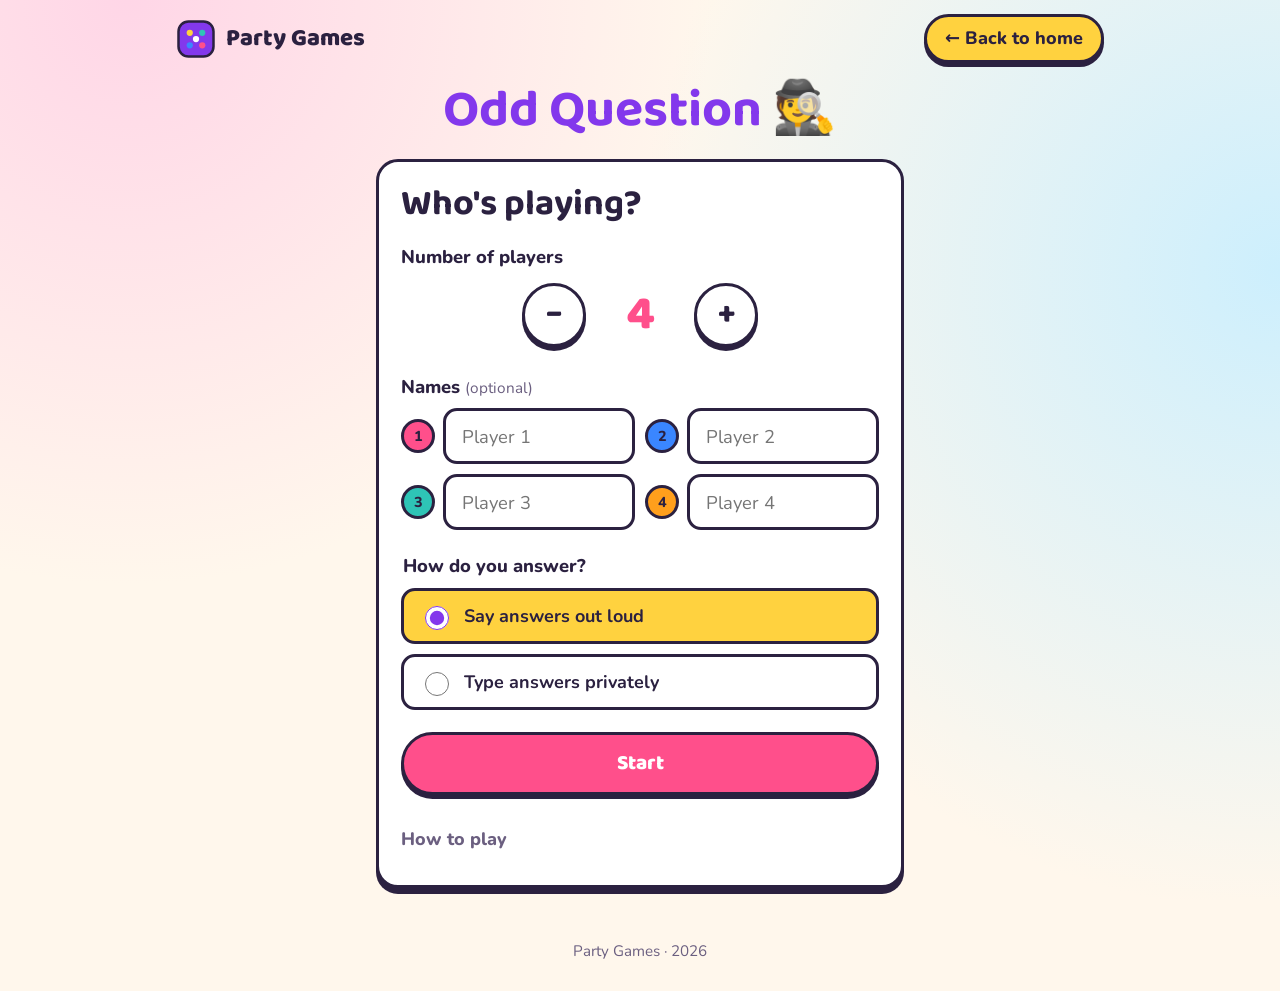
==== games/odd-question/index.html @ 806added "Add party games site with Odd Question game Static site for GitHub Pages: home page with game cards " ====
<!doctype html>
<html lang="en">
<head>
  <meta charset="utf-8">
  <meta name="viewport" content="width=device-width, initial-scale=1">
  <title>Odd Question · Party Games</title>
  <meta name="description" content="Everyone gets the same question except one. Find the odd one out.">
  <link rel="icon" href="../../assets/images/logo.svg" type="image/svg+xml">
  <link rel="preconnect" href="https://fonts.googleapis.com">
  <link rel="preconnect" href="https://fonts.gstatic.com" crossorigin>
  <link rel="stylesheet" href="https://fonts.googleapis.com/css2?family=Baloo+2:wght@600;800&family=Nunito:wght@400;700;800&display=swap">
  <link rel="stylesheet" href="../../assets/css/main.css">
  <link rel="stylesheet" href="odd-question.css">
</head>
<body>
  <header class="site-header">
    <div class="container">
      <a class="brand" href="../../index.html" aria-label="Party Games home">
        <img src="../../assets/images/logo.svg" alt="" width="40" height="40">
        <span class="brand-text-optional">Party Games</span>
      </a>
      <a class="back-link" href="../../index.html">&larr; Back to home</a>
    </div>
  </header>

  <main>
    <div class="container narrow">
      <h1 class="game-title">Odd Question <span aria-hidden="true">🕵️</span></h1>

      <!-- 1. Setup -->
      <section class="screen card" id="screen-setup" aria-labelledby="setup-heading">
        <h2 id="setup-heading">Who's playing?</h2>

        <div class="field">
          <span class="label" id="count-label">Number of players</span>
          <div class="stepper" role="group" aria-labelledby="count-label">
            <button type="button" class="btn btn-ghost stepper-btn" id="count-minus" aria-label="Fewer players">&minus;</button>
            <output id="count-value" aria-live="polite">4</output>
            <button type="button" class="btn btn-ghost stepper-btn" id="count-plus" aria-label="More players">+</button>
          </div>
        </div>

        <div class="field">
          <span class="label">Names <small>(optional)</small></span>
          <ol class="name-list" id="name-list"></ol>
        </div>

        <fieldset class="field mode-choice">
          <legend class="label">How do you answer?</legend>
          <label class="radio">
            <input type="radio" name="answer-mode" value="aloud" checked>
            <span>Say answers out loud</span>
          </label>
          <label class="radio">
            <input type="radio" name="answer-mode" value="typed">
            <span>Type answers privately</span>
          </label>
        </fieldset>

        <button type="button" class="btn btn-pink btn-block" id="start-btn">Start</button>

        <details class="how-to">
          <summary>How to play</summary>
          <ol>
            <li>Pass the phone around. Everyone secretly reads a question.</li>
            <li>One player got a slightly different question. They don't know it!</li>
            <li>Share your answers, then see the real question.</li>
            <li>Vote for whoever's answer didn't fit.</li>
          </ol>
        </details>
      </section>

      <!-- 2. Pass the phone -->
      <section class="screen card center" id="screen-pass" hidden>
        <p class="step" id="pass-step"></p>
        <div class="big-emoji" aria-hidden="true">📱</div>
        <h2>Pass the phone to <span class="name-tag" id="pass-name"></span></h2>
        <p class="hint">Make sure nobody else can see the screen.</p>
        <button type="button" class="btn btn-blue btn-block" id="reveal-btn"></button>
      </section>

      <!-- 3. Private question -->
      <section class="screen card center secret" id="screen-question" hidden>
        <p class="step"><span id="question-name"></span>, your question is:</p>
        <p class="question-text" id="question-text"></p>
        <div class="answer-field" id="answer-field" hidden>
          <label for="answer-input">Your answer</label>
          <input type="text" id="answer-input" maxlength="80" autocomplete="off">
        </div>
        <p class="hint">Remember it, then hide it before passing the phone on.</p>
        <button type="button" class="btn btn-block" id="hide-btn">Hide my question</button>
      </section>

      <!-- 4. Answers -->
      <section class="screen card center" id="screen-answers" hidden>
        <div class="big-emoji" aria-hidden="true">🗣️</div>
        <h2 id="answers-heading">Everyone's seen their question!</h2>
        <div id="answers-aloud">
          <p>Go round the group and say your answer out loud, in this order:</p>
          <ol class="order-list" id="order-list"></ol>
          <p class="hint">Keep it short — no explaining yet!</p>
        </div>
        <div id="answers-typed" hidden>
          <p>Here's what everyone answered:</p>
          <ul class="answer-list" id="answer-list"></ul>
        </div>
        <button type="button" class="btn btn-green btn-block" id="show-main-btn">Reveal the question</button>
      </section>

      <!-- 5. Main question -->
      <section class="screen card center" id="screen-main" hidden>
        <p class="step">The question most of you got was:</p>
        <p class="question-text" id="main-question"></p>
        <p>One of you had a <strong>different</strong> question. Discuss: whose answer doesn't fit?</p>
        <ul class="answer-list" id="main-answer-list" hidden></ul>
        <button type="button" class="btn btn-pink btn-block" id="start-vote-btn">Start voting</button>
      </section>

      <!-- 6a. Pass for vote -->
      <section class="screen card center" id="screen-vote-pass" hidden>
        <p class="step" id="vote-step"></p>
        <div class="big-emoji" aria-hidden="true">🗳️</div>
        <h2>Pass the phone to <span class="name-tag" id="vote-pass-name"></span></h2>
        <p class="hint">Vote in secret!</p>
        <button type="button" class="btn btn-blue btn-block" id="vote-ready-btn"></button>
      </section>

      <!-- 6b. Vote -->
      <section class="screen card center" id="screen-vote" hidden>
        <h2><span id="voter-name"></span>, who had the odd question?</h2>
        <div class="vote-grid" id="vote-grid"></div>
      </section>

      <!-- 7. Reveal -->
      <section class="screen card center" id="screen-reveal" hidden>
        <div class="big-emoji" id="reveal-emoji" aria-hidden="true"></div>
        <h2 id="reveal-heading"></h2>
        <p class="reveal-who">The odd one out was <span class="name-tag" id="reveal-odd-name"></span></p>
        <div class="q-compare">
          <div class="q-box q-odd">
            <span class="q-label">Their question</span>
            <p id="reveal-odd-question"></p>
          </div>
          <div class="q-box">
            <span class="q-label">Everyone else</span>
            <p id="reveal-main-question"></p>
          </div>
        </div>
        <h3>Votes</h3>
        <ul class="tally" id="tally"></ul>
        <div class="actions">
          <button type="button" class="btn btn-pink btn-block" id="again-btn">Play again</button>
          <button type="button" class="btn btn-ghost btn-block" id="change-btn">Change players</button>
        </div>
      </section>
    </div>
  </main>

  <footer class="site-footer">
    <div class="container">Party Games &middot; <span data-year></span></div>
  </footer>

  <script src="../../assets/js/main.js"></script>
  <script src="questions.js"></script>
  <script src="odd-question.js"></script>
</body>
</html>
---- assets/css/main.css ----
/* ==========================================================================
   Shared styles: tokens, layout, typography, components
   ========================================================================== */

:root {
  --bg: #fff7ec;
  --bg-blob-1: #ffd6e7;
  --bg-blob-2: #cdeffd;
  --surface: #ffffff;
  --ink: #2b2140;
  --ink-soft: #6b5f80;
  --line: #2b2140;

  --pink: #ff4f8b;
  --orange: #ff9f1c;
  --yellow: #ffd23f;
  --green: #2ec4b6;
  --blue: #3a86ff;
  --purple: #8338ec;

  --primary: var(--purple);
  --primary-ink: #ffffff;
  --accent: var(--pink);

  --radius: 22px;
  --radius-sm: 14px;
  --shadow: 0 6px 0 var(--line);
  --shadow-sm: 0 4px 0 var(--line);
  --gutter: 16px;
  --maxw: 960px;

  --font-display: "Baloo 2", "Trebuchet MS", "Segoe UI", system-ui, sans-serif;
  --font-body: "Nunito", "Segoe UI", system-ui, -apple-system, sans-serif;
}

@media (prefers-color-scheme: dark) {
  :root {
    --bg: #1b1530;
    --bg-blob-1: #3a1f4d;
    --bg-blob-2: #15335a;
    --surface: #2a2147;
    --ink: #fdf6ff;
    --ink-soft: #c5b8de;
    --line: #0d0a18;
  }
}

*,
*::before,
*::after {
  box-sizing: border-box;
}

html {
  -webkit-text-size-adjust: 100%;
}

body {
  margin: 0;
  min-height: 100vh;
  min-height: 100dvh;
  display: flex;
  flex-direction: column;
  font-family: var(--font-body);
  font-size: 1.125rem;
  line-height: 1.5;
  color: var(--ink);
  background-color: var(--bg);
  background-image:
    radial-gradient(circle at 10% 0%, var(--bg-blob-1) 0, transparent 40%),
    radial-gradient(circle at 100% 30%, var(--bg-blob-2) 0, transparent 45%);
  background-attachment: fixed;
}

h1,
h2,
h3 {
  font-family: var(--font-display);
  line-height: 1.15;
  margin: 0 0 0.5em;
}

h1 { font-size: clamp(2rem, 7vw, 3.25rem); }
h2 { font-size: clamp(1.6rem, 5.5vw, 2.25rem); }
h3 { font-size: 1.35rem; }

p { margin: 0 0 1em; }

a { color: var(--blue); }

img { max-width: 100%; height: auto; }

.container {
  width: 100%;
  max-width: var(--maxw);
  margin: 0 auto;
  padding: 0 var(--gutter);
}

.visually-hidden {
  position: absolute !important;
  width: 1px;
  height: 1px;
  overflow: hidden;
  clip: rect(0 0 0 0);
  white-space: nowrap;
}

/* --- Header / footer ---------------------------------------------------- */

.site-header {
  padding: 14px 0;
}

.site-header .container {
  display: flex;
  align-items: center;
  justify-content: space-between;
  gap: 12px;
  flex-wrap: wrap;
}

.brand {
  display: inline-flex;
  align-items: center;
  gap: 10px;
  font-family: var(--font-display);
  font-weight: 800;
  font-size: 1.5rem;
  color: var(--ink);
  text-decoration: none;
}

.brand img {
  width: 40px;
  height: 40px;
}

/* On narrow screens, game pages show only the logo so the header fits on one line. */
@media (max-width: 419px) {
  .brand-text-optional { display: none; }
}

.back-link {
  display: inline-flex;
  align-items: center;
  gap: 6px;
  min-height: 48px;
  padding: 8px 18px;
  border: 3px solid var(--line);
  border-radius: 999px;
  background: var(--yellow);
  color: #2b2140;
  font-weight: 800;
  text-decoration: none;
  box-shadow: var(--shadow-sm);
}

.back-link:active { transform: translateY(3px); box-shadow: 0 1px 0 var(--line); }

main {
  flex: 1;
  padding-bottom: 32px;
}

.site-footer {
  padding: 20px 0 28px;
  color: var(--ink-soft);
  font-size: 0.95rem;
  text-align: center;
}

/* --- Components --------------------------------------------------------- */

.card {
  background: var(--surface);
  border: 3px solid var(--line);
  border-radius: var(--radius);
  box-shadow: var(--shadow);
  padding: 22px;
}

.btn {
  display: inline-flex;
  align-items: center;
  justify-content: center;
  gap: 8px;
  min-height: 60px;
  padding: 12px 26px;
  border: 3px solid var(--line);
  border-radius: 999px;
  background: var(--primary);
  color: var(--primary-ink);
  font-family: var(--font-display);
  font-size: 1.3rem;
  font-weight: 800;
  text-decoration: none;
  cursor: pointer;
  box-shadow: var(--shadow-sm);
  transition: transform 0.08s ease, box-shadow 0.08s ease, filter 0.15s ease;
  -webkit-tap-highlight-color: transparent;
}

.btn:hover { filter: brightness(1.08); }
.btn:active { transform: translateY(3px); box-shadow: 0 1px 0 var(--line); }
.btn:disabled { opacity: 0.45; cursor: not-allowed; transform: none; box-shadow: var(--shadow-sm); }

.btn-block { width: 100%; }
.btn-pink { background: var(--pink); }
.btn-green { background: var(--green); color: #10302d; }
.btn-blue { background: var(--blue); }
.btn-yellow { background: var(--yellow); color: #2b2140; }
.btn-ghost { background: var(--surface); color: var(--ink); }

:focus-visible {
  outline: 4px solid var(--blue);
  outline-offset: 3px;
}

input[type="text"],
input[type="number"],
select,
textarea {
  width: 100%;
  min-height: 56px;
  padding: 10px 16px;
  border: 3px solid var(--line);
  border-radius: var(--radius-sm);
  background: var(--surface);
  color: var(--ink);
  font: inherit;
  font-size: 1.15rem;
}

label { font-weight: 700; }

@media (prefers-reduced-motion: reduce) {
  *, *::before, *::after { animation: none !important; transition: none !important; }
}
---- games/odd-question/odd-question.css ----
/* Odd Question: game-specific styles */

.narrow { max-width: 560px; }

.game-title {
  text-align: center;
  color: var(--purple);
  margin: 4px 0 18px;
}

@media (prefers-color-scheme: dark) {
  .game-title { color: var(--yellow); }
}

.screen { animation: pop-in 0.25s ease-out; }
.screen[hidden] { display: none; }
.center { text-align: center; }

@keyframes pop-in {
  from { opacity: 0; transform: translateY(10px) scale(0.98); }
  to { opacity: 1; transform: none; }
}

.field {
  margin: 0 0 22px;
  padding: 0;
  border: 0;
}

.label {
  display: block;
  margin-bottom: 8px;
  font-weight: 800;
  font-size: 1.15rem;
}

.label small { font-weight: 400; color: var(--ink-soft); }

/* Player count stepper */
.stepper {
  display: flex;
  align-items: center;
  justify-content: center;
  gap: 18px;
}

.stepper-btn {
  width: 64px;
  min-height: 64px;
  padding: 0;
  font-size: 2rem;
}

#count-value {
  min-width: 2.5ch;
  font-family: var(--font-display);
  font-size: 3rem;
  font-weight: 800;
  text-align: center;
  color: var(--pink);
}

/* Name inputs */
.name-list {
  display: grid;
  gap: 10px;
  margin: 0;
  padding: 0;
  list-style: none;
}

@media (min-width: 520px) {
  .name-list { grid-template-columns: 1fr 1fr; }
}

.name-list li {
  display: flex;
  align-items: center;
  gap: 8px;
}

.name-list .dot {
  flex: none;
  width: 34px;
  height: 34px;
  border: 3px solid var(--line);
  border-radius: 50%;
  display: grid;
  place-items: center;
  font-weight: 800;
  font-size: 0.9rem;
  color: #2b2140;
}

/* Answer mode */
.mode-choice { display: grid; gap: 10px; }

.radio {
  display: flex;
  align-items: center;
  gap: 12px;
  min-height: 56px;
  padding: 8px 16px;
  border: 3px solid var(--line);
  border-radius: var(--radius-sm);
  background: var(--surface);
  cursor: pointer;
}

.radio input { width: 24px; height: 24px; accent-color: var(--purple); }
.radio:has(input:checked) { background: var(--yellow); color: #2b2140; }

.how-to {
  margin-top: 20px;
  color: var(--ink-soft);
}

.how-to summary {
  min-height: 48px;
  display: flex;
  align-items: center;
  font-weight: 800;
  cursor: pointer;
}

/* Pass / question screens */
.step {
  font-weight: 800;
  color: var(--ink-soft);
  text-transform: uppercase;
  letter-spacing: 0.04em;
  font-size: 0.95rem;
}

.big-emoji {
  font-size: 4.5rem;
  line-height: 1.1;
  margin-bottom: 8px;
}

.name-tag {
  display: inline-block;
  padding: 0 12px;
  border-radius: 12px;
  background: var(--yellow);
  color: #2b2140;
  word-break: break-word;
}

.hint { color: var(--ink-soft); }

.secret { border-color: var(--purple); background: var(--purple); color: #fff; }
.secret .step, .secret .hint { color: #e8dbff; }
.secret .btn { background: var(--yellow); color: #2b2140; }

.question-text {
  font-family: var(--font-display);
  font-size: clamp(1.6rem, 6.5vw, 2.2rem);
  font-weight: 800;
  line-height: 1.2;
  margin: 10px 0 22px;
}

.answer-field {
  text-align: left;
  margin-bottom: 14px;
}

.answer-field label { display: block; margin-bottom: 6px; }

/* Answer lists */
.order-list,
.answer-list,
.tally {
  margin: 0 0 22px;
  padding: 0;
  list-style: none;
  display: grid;
  gap: 8px;
  text-align: left;
}

.order-list { counter-reset: order; }

.order-list li,
.answer-list li,
.tally li {
  display: flex;
  justify-content: space-between;
  align-items: center;
  gap: 12px;
  padding: 10px 16px;
  border: 3px solid var(--line);
  border-radius: var(--radius-sm);
  background: var(--bg);
  font-weight: 700;
}

.order-list li { counter-increment: order; justify-content: flex-start; }
.order-list li::before {
  content: counter(order);
  display: grid;
  place-items: center;
  width: 30px;
  height: 30px;
  border-radius: 50%;
  background: var(--purple);
  color: #fff;
  font-size: 0.95rem;
}

.answer-list .who { color: var(--ink-soft); }
.answer-list .what { font-size: 1.2rem; text-align: right; word-break: break-word; }

/* Voting */
.vote-grid {
  display: grid;
  grid-template-columns: 1fr 1fr;
  gap: 12px;
}

.vote-grid .btn {
  min-height: 72px;
  padding: 10px;
  font-size: 1.15rem;
  word-break: break-word;
  border-radius: var(--radius);
}

.vote-grid .btn:nth-child(5n + 1) { background: var(--pink); }
.vote-grid .btn:nth-child(5n + 2) { background: var(--blue); }
.vote-grid .btn:nth-child(5n + 3) { background: var(--green); color: #10302d; }
.vote-grid .btn:nth-child(5n + 4) { background: var(--orange); color: #2b2140; }
.vote-grid .btn:nth-child(5n + 5) { background: var(--purple); }

/* Reveal */
.reveal-who { font-size: 1.3rem; font-weight: 700; }

.q-compare {
  display: grid;
  gap: 12px;
  margin: 0 0 22px;
  text-align: left;
}

@media (min-width: 520px) {
  .q-compare { grid-template-columns: 1fr 1fr; }
}

.q-box {
  padding: 14px 16px;
  border: 3px solid var(--line);
  border-radius: var(--radius-sm);
  background: var(--bg);
}

.q-box p { margin: 4px 0 0; font-weight: 700; }
.q-odd { background: var(--pink); color: #fff; }

.q-label {
  font-size: 0.85rem;
  font-weight: 800;
  text-transform: uppercase;
  letter-spacing: 0.05em;
  opacity: 0.8;
}

.tally li.is-odd { background: var(--yellow); color: #2b2140; }
.tally .count { font-family: var(--font-display); font-size: 1.4rem; }

.actions { display: grid; gap: 12px; }
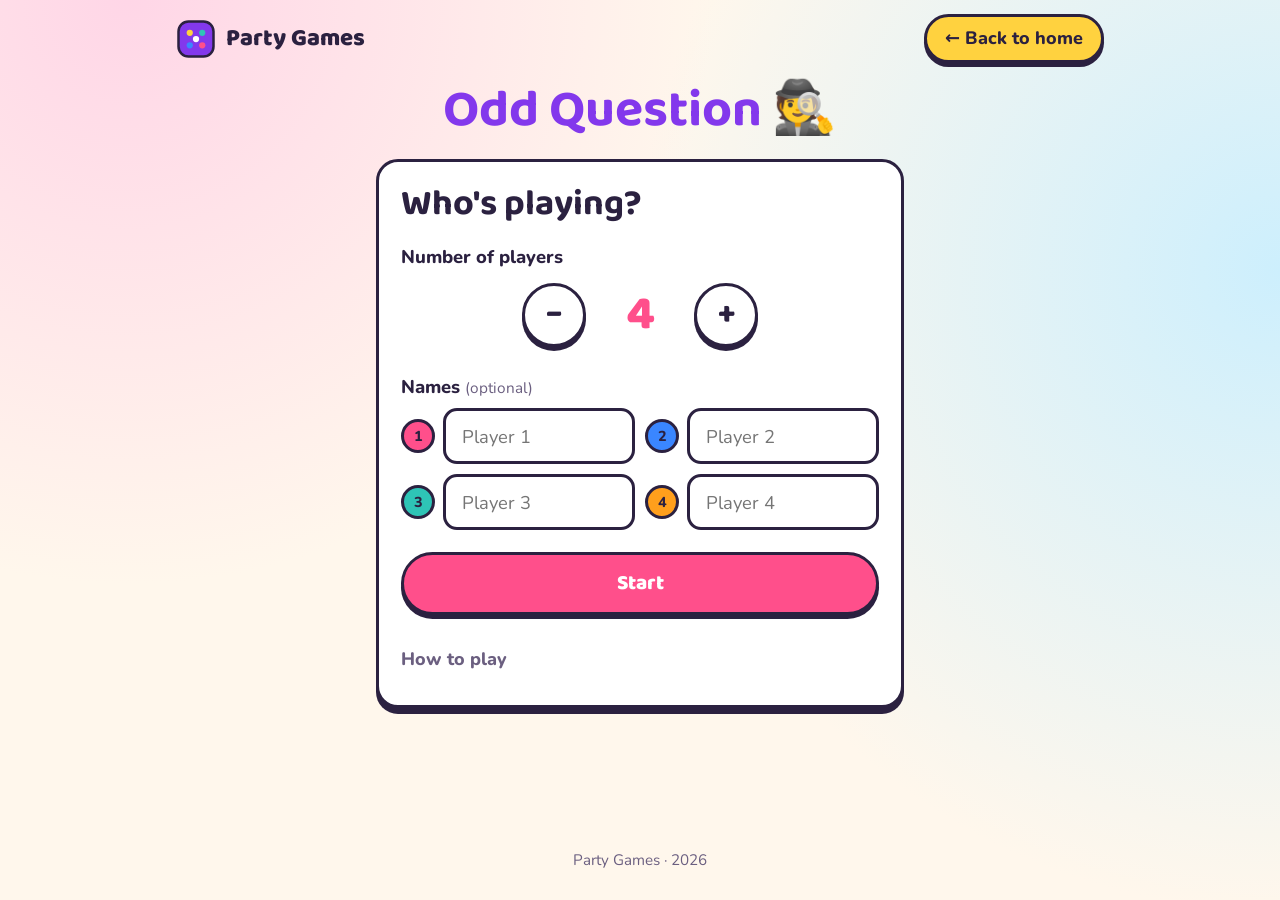
==== commit 552b49c0: "Simplify Odd Question flow - Answers are always typed privately (remove say-out-loud mode) - Players" ====
--- a/games/odd-question/index.html
+++ b/games/odd-question/index.html
@@ -45,97 +45,64 @@
           <ol class="name-list" id="name-list"></ol>
         </div>
 
-        <fieldset class="field mode-choice">
-          <legend class="label">How do you answer?</legend>
-          <label class="radio">
-            <input type="radio" name="answer-mode" value="aloud" checked>
-            <span>Say answers out loud</span>
-          </label>
-          <label class="radio">
-            <input type="radio" name="answer-mode" value="typed">
-            <span>Type answers privately</span>
-          </label>
-        </fieldset>
-
         <button type="button" class="btn btn-pink btn-block" id="start-btn">Start</button>
 
         <details class="how-to">
           <summary>How to play</summary>
           <ol>
-            <li>Pass the phone around. Everyone secretly reads a question.</li>
+            <li>Pass the phone around in any order. Tap your name to secretly read your question.</li>
             <li>One player got a slightly different question. They don't know it!</li>
-            <li>Share your answers, then see the real question.</li>
-            <li>Vote for whoever's answer didn't fit.</li>
+            <li>Type your answer in secret. Then everyone's answers are shown together, along with the real question.</li>
+            <li>Vote out loud on whose answer didn't fit, then reveal the odd one out.</li>
           </ol>
         </details>
       </section>
 
-      <!-- 2. Pass the phone -->
+      <!-- 2a. Pick a player -->
+      <section class="screen card center" id="screen-pick" hidden>
+        <p class="step" id="pick-step"></p>
+        <h2>Who's next?</h2>
+        <p class="hint">Grab the phone and tap your name to see your question in private.</p>
+        <div class="player-grid" id="pick-grid"></div>
+      </section>
+
+      <!-- 2b. Confirm it's the right player -->
       <section class="screen card center" id="screen-pass" hidden>
-        <p class="step" id="pass-step"></p>
         <div class="big-emoji" aria-hidden="true">📱</div>
-        <h2>Pass the phone to <span class="name-tag" id="pass-name"></span></h2>
+        <h2>Are you <span class="name-tag" id="pass-name"></span>?</h2>
         <p class="hint">Make sure nobody else can see the screen.</p>
-        <button type="button" class="btn btn-blue btn-block" id="reveal-btn"></button>
+        <div class="actions">
+          <button type="button" class="btn btn-blue btn-block" id="reveal-btn">Show my question</button>
+          <button type="button" class="btn btn-ghost btn-block" id="pick-back-btn">Not me, go back</button>
+        </div>
       </section>
 
       <!-- 3. Private question -->
       <section class="screen card center secret" id="screen-question" hidden>
         <p class="step"><span id="question-name"></span>, your question is:</p>
         <p class="question-text" id="question-text"></p>
-        <div class="answer-field" id="answer-field" hidden>
+        <div class="answer-field">
           <label for="answer-input">Your answer</label>
           <input type="text" id="answer-input" maxlength="80" autocomplete="off">
         </div>
-        <p class="hint">Remember it, then hide it before passing the phone on.</p>
-        <button type="button" class="btn btn-block" id="hide-btn">Hide my question</button>
+        <p class="hint">Type your answer, then hide it before passing the phone on.</p>
+        <button type="button" class="btn btn-block" id="hide-btn">Save answer &amp; hide</button>
       </section>
 
-      <!-- 4. Answers -->
-      <section class="screen card center" id="screen-answers" hidden>
-        <div class="big-emoji" aria-hidden="true">🗣️</div>
-        <h2 id="answers-heading">Everyone's seen their question!</h2>
-        <div id="answers-aloud">
-          <p>Go round the group and say your answer out loud, in this order:</p>
-          <ol class="order-list" id="order-list"></ol>
-          <p class="hint">Keep it short — no explaining yet!</p>
-        </div>
-        <div id="answers-typed" hidden>
-          <p>Here's what everyone answered:</p>
-          <ul class="answer-list" id="answer-list"></ul>
-        </div>
-        <button type="button" class="btn btn-green btn-block" id="show-main-btn">Reveal the question</button>
+      <!-- 4. Question + everyone's answers -->
+      <section class="screen card center" id="screen-main" hidden>
+        <p class="step">Everyone has answered! The question was:</p>
+        <p class="question-text" id="main-question"></p>
+        <p>But one of you had a <strong>different</strong> question. Whose answer doesn't fit? Discuss and vote out loud!</p>
+        <ul class="answer-list" id="main-answer-list"></ul>
+        <button type="button" class="btn btn-pink btn-block" id="show-odd-btn">Reveal the odd one out</button>
       </section>
 
-      <!-- 5. Main question -->
-      <section class="screen card center" id="screen-main" hidden>
-        <p class="step">The question most of you got was:</p>
-        <p class="question-text" id="main-question"></p>
-        <p>One of you had a <strong>different</strong> question. Discuss: whose answer doesn't fit?</p>
-        <ul class="answer-list" id="main-answer-list" hidden></ul>
-        <button type="button" class="btn btn-pink btn-block" id="start-vote-btn">Start voting</button>
-      </section>
-
-      <!-- 6a. Pass for vote -->
-      <section class="screen card center" id="screen-vote-pass" hidden>
-        <p class="step" id="vote-step"></p>
-        <div class="big-emoji" aria-hidden="true">🗳️</div>
-        <h2>Pass the phone to <span class="name-tag" id="vote-pass-name"></span></h2>
-        <p class="hint">Vote in secret!</p>
-        <button type="button" class="btn btn-blue btn-block" id="vote-ready-btn"></button>
-      </section>
-
-      <!-- 6b. Vote -->
-      <section class="screen card center" id="screen-vote" hidden>
-        <h2><span id="voter-name"></span>, who had the odd question?</h2>
-        <div class="vote-grid" id="vote-grid"></div>
-      </section>
-
-      <!-- 7. Reveal -->
+      <!-- 5. Reveal -->
       <section class="screen card center" id="screen-reveal" hidden>
-        <div class="big-emoji" id="reveal-emoji" aria-hidden="true"></div>
-        <h2 id="reveal-heading"></h2>
-        <p class="reveal-who">The odd one out was <span class="name-tag" id="reveal-odd-name"></span></p>
+        <div class="big-emoji" aria-hidden="true">🕵️</div>
+        <h2>The odd one out was <span class="name-tag" id="reveal-odd-name"></span></h2>
+        <p class="reveal-answer">They answered: <strong id="reveal-odd-answer"></strong></p>
         <div class="q-compare">
           <div class="q-box q-odd">
             <span class="q-label">Their question</span>
@@ -146,8 +113,7 @@
             <p id="reveal-main-question"></p>
           </div>
         </div>
-        <h3>Votes</h3>
-        <ul class="tally" id="tally"></ul>
+        <p class="hint">Did you guess right?</p>
         <div class="actions">
           <button type="button" class="btn btn-pink btn-block" id="again-btn">Play again</button>
           <button type="button" class="btn btn-ghost btn-block" id="change-btn">Change players</button>
--- a/games/odd-question/odd-question.css
+++ b/games/odd-question/odd-question.css
@@ -91,24 +91,6 @@
   font-size: 0.9rem;
   color: #2b2140;
 }
-
-/* Answer mode */
-.mode-choice { display: grid; gap: 10px; }
-
-.radio {
-  display: flex;
-  align-items: center;
-  gap: 12px;
-  min-height: 56px;
-  padding: 8px 16px;
-  border: 3px solid var(--line);
-  border-radius: var(--radius-sm);
-  background: var(--surface);
-  cursor: pointer;
-}
-
-.radio input { width: 24px; height: 24px; accent-color: var(--purple); }
-.radio:has(input:checked) { background: var(--yellow); color: #2b2140; }
 
 .how-to {
   margin-top: 20px;
@@ -169,9 +151,7 @@
 .answer-field label { display: block; margin-bottom: 6px; }
 
 /* Answer lists */
-.order-list,
-.answer-list,
-.tally {
+.answer-list {
   margin: 0 0 22px;
   padding: 0;
   list-style: none;
@@ -180,11 +160,7 @@
   text-align: left;
 }
 
-.order-list { counter-reset: order; }
-
-.order-list li,
-.answer-list li,
-.tally li {
+.answer-list li {
   display: flex;
   justify-content: space-between;
   align-items: center;
@@ -196,30 +172,17 @@
   font-weight: 700;
 }
 
-.order-list li { counter-increment: order; justify-content: flex-start; }
-.order-list li::before {
-  content: counter(order);
-  display: grid;
-  place-items: center;
-  width: 30px;
-  height: 30px;
-  border-radius: 50%;
-  background: var(--purple);
-  color: #fff;
-  font-size: 0.95rem;
-}
-
 .answer-list .who { color: var(--ink-soft); }
 .answer-list .what { font-size: 1.2rem; text-align: right; word-break: break-word; }
 
-/* Voting */
-.vote-grid {
+/* Player buttons (picking who's next) */
+.player-grid {
   display: grid;
   grid-template-columns: 1fr 1fr;
   gap: 12px;
 }
 
-.vote-grid .btn {
+.player-grid .btn {
   min-height: 72px;
   padding: 10px;
   font-size: 1.15rem;
@@ -227,14 +190,23 @@
   border-radius: var(--radius);
 }
 
-.vote-grid .btn:nth-child(5n + 1) { background: var(--pink); }
-.vote-grid .btn:nth-child(5n + 2) { background: var(--blue); }
-.vote-grid .btn:nth-child(5n + 3) { background: var(--green); color: #10302d; }
-.vote-grid .btn:nth-child(5n + 4) { background: var(--orange); color: #2b2140; }
-.vote-grid .btn:nth-child(5n + 5) { background: var(--purple); }
+.player-grid .btn:nth-child(5n + 1) { background: var(--pink); }
+.player-grid .btn:nth-child(5n + 2) { background: var(--blue); }
+.player-grid .btn:nth-child(5n + 3) { background: var(--green); color: #10302d; }
+.player-grid .btn:nth-child(5n + 4) { background: var(--orange); color: #2b2140; }
+.player-grid .btn:nth-child(5n + 5) { background: var(--purple); }
+
+.player-grid .btn.is-done,
+.player-grid .btn.is-done:disabled {
+  background: var(--surface);
+  color: var(--ink-soft);
+  box-shadow: none;
+  opacity: 1;
+  text-decoration: line-through;
+}
 
 /* Reveal */
-.reveal-who { font-size: 1.3rem; font-weight: 700; }
+.reveal-answer { font-size: 1.2rem; }
 
 .q-compare {
   display: grid;
@@ -265,7 +237,5 @@
   opacity: 0.8;
 }
 
-.tally li.is-odd { background: var(--yellow); color: #2b2140; }
-.tally .count { font-family: var(--font-display); font-size: 1.4rem; }
 
 .actions { display: grid; gap: 12px; }
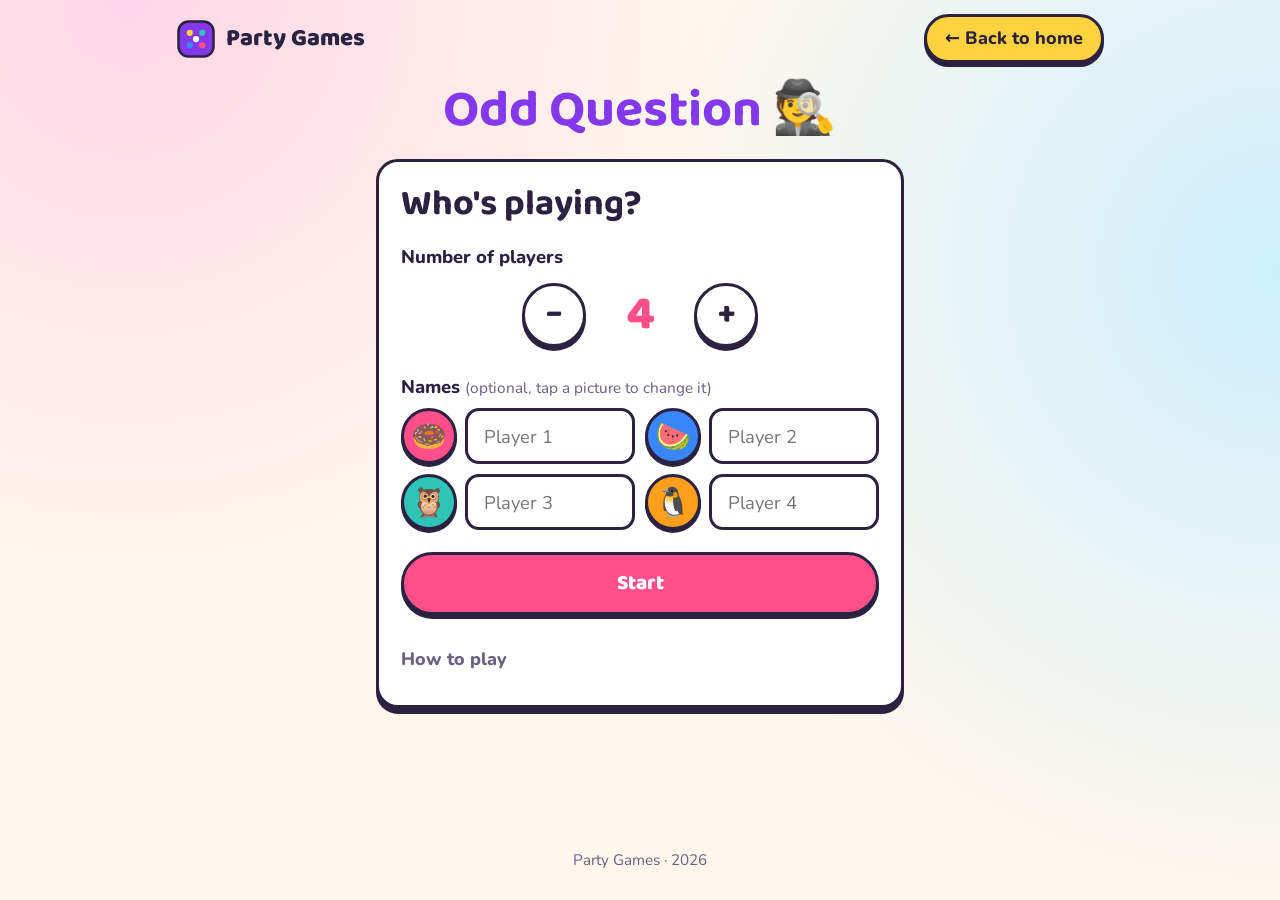
==== commit a352575f: "Add player emoji pictures and fix answer layout on mobile - Each player gets a random, unique emoji;" ====
--- a/games/odd-question/index.html
+++ b/games/odd-question/index.html
@@ -2,7 +2,7 @@
 <html lang="en">
 <head>
   <meta charset="utf-8">
-  <meta name="viewport" content="width=device-width, initial-scale=1">
+  <meta name="viewport" content="width=device-width, initial-scale=1, interactive-widget=resizes-content">
   <title>Odd Question · Party Games</title>
   <meta name="description" content="Everyone gets the same question except one. Find the odd one out.">
   <link rel="icon" href="../../assets/images/logo.svg" type="image/svg+xml">
@@ -41,7 +41,7 @@
         </div>
 
         <div class="field">
-          <span class="label">Names <small>(optional)</small></span>
+          <span class="label">Names <small>(optional, tap a picture to change it)</small></span>
           <ol class="name-list" id="name-list"></ol>
         </div>
 
@@ -68,7 +68,7 @@
 
       <!-- 2b. Confirm it's the right player -->
       <section class="screen card center" id="screen-pass" hidden>
-        <div class="big-emoji" aria-hidden="true">📱</div>
+        <div class="big-emoji" id="pass-avatar" aria-hidden="true"></div>
         <h2>Are you <span class="name-tag" id="pass-name"></span>?</h2>
         <p class="hint">Make sure nobody else can see the screen.</p>
         <div class="actions">
@@ -83,10 +83,10 @@
         <p class="question-text" id="question-text"></p>
         <div class="answer-field">
           <label for="answer-input">Your answer</label>
-          <input type="text" id="answer-input" maxlength="80" autocomplete="off">
+          <input type="text" id="answer-input" maxlength="80" autocomplete="off" enterkeyhint="done">
         </div>
-        <p class="hint">Type your answer, then hide it before passing the phone on.</p>
         <button type="button" class="btn btn-block" id="hide-btn">Save answer &amp; hide</button>
+        <p class="hint hint-after">Then pass the phone on.</p>
       </section>
 
       <!-- 4. Question + everyone's answers -->
@@ -100,7 +100,7 @@
 
       <!-- 5. Reveal -->
       <section class="screen card center" id="screen-reveal" hidden>
-        <div class="big-emoji" aria-hidden="true">🕵️</div>
+        <div class="big-emoji" id="reveal-avatar" aria-hidden="true"></div>
         <h2>The odd one out was <span class="name-tag" id="reveal-odd-name"></span></h2>
         <p class="reveal-answer">They answered: <strong id="reveal-odd-answer"></strong></p>
         <div class="q-compare">
--- a/games/odd-question/odd-question.css
+++ b/games/odd-question/odd-question.css
@@ -79,17 +79,29 @@
   gap: 8px;
 }
 
-.name-list .dot {
+.name-list .avatar {
   flex: none;
-  width: 34px;
-  height: 34px;
+  width: 56px;
+  height: 56px;
+  padding: 0;
   border: 3px solid var(--line);
   border-radius: 50%;
   display: grid;
   place-items: center;
-  font-weight: 800;
-  font-size: 0.9rem;
-  color: #2b2140;
+  font-size: 1.8rem;
+  line-height: 1;
+  cursor: pointer;
+  box-shadow: 0 3px 0 var(--line);
+  -webkit-tap-highlight-color: transparent;
+}
+
+.name-list .avatar:active { transform: translateY(2px); box-shadow: 0 1px 0 var(--line); }
+
+.name-list .avatar.spin { animation: avatar-spin 0.3s ease-out; }
+
+@keyframes avatar-spin {
+  from { transform: rotate(-180deg) scale(0.4); }
+  to { transform: none; }
 }
 
 .how-to {
@@ -150,6 +162,28 @@
 
 .answer-field label { display: block; margin-bottom: 6px; }
 
+.hint-after { margin: 12px 0 0; }
+
+/* While answering, hide the header, title and footer so the question, the
+   input and the button all fit above the on-screen keyboard. */
+body[data-screen="screen-question"] .site-header,
+body[data-screen="screen-question"] .game-title,
+body[data-screen="screen-question"] .site-footer {
+  display: none;
+}
+
+body[data-screen="screen-question"] main { padding-top: 12px; }
+
+@media (max-height: 640px) {
+  .secret { padding: 16px; }
+  .secret .step { margin-bottom: 4px; font-size: 0.85rem; }
+  .secret .question-text { font-size: clamp(1.25rem, 5.5vw, 1.6rem); margin: 4px 0 12px; }
+  .answer-field { margin-bottom: 10px; }
+  .answer-field label { margin-bottom: 4px; font-size: 1rem; }
+  .secret .btn { min-height: 52px; font-size: 1.15rem; }
+  .hint-after { display: none; }
+}
+
 /* Answer lists */
 .answer-list {
   margin: 0 0 22px;
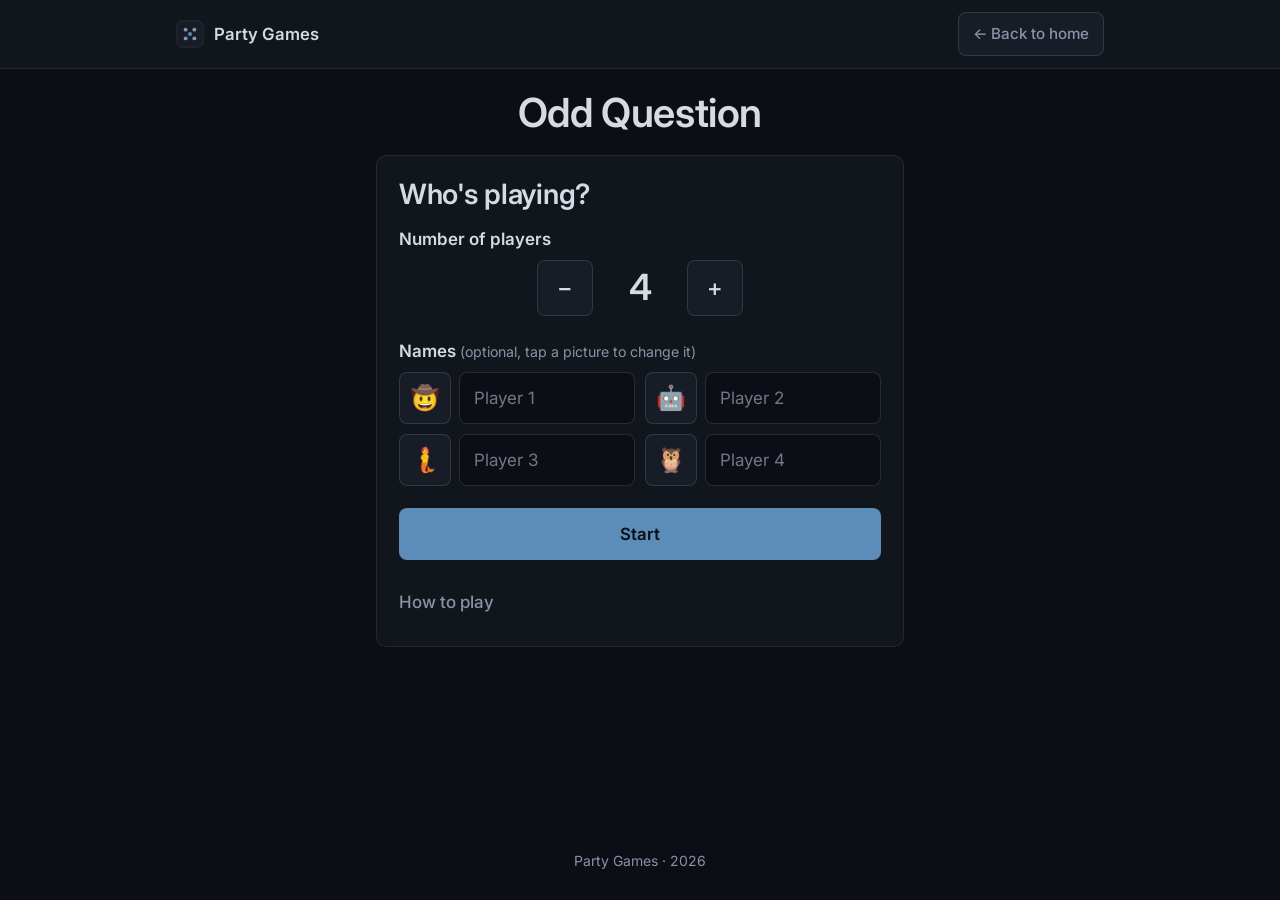
==== commit 734401d3: "Restyle site with dark, understated palette - Add CLAUDE.md with the visual style rules - Define all" ====
--- a/games/odd-question/index.html
+++ b/games/odd-question/index.html
@@ -8,7 +8,7 @@
   <link rel="icon" href="../../assets/images/logo.svg" type="image/svg+xml">
   <link rel="preconnect" href="https://fonts.googleapis.com">
   <link rel="preconnect" href="https://fonts.gstatic.com" crossorigin>
-  <link rel="stylesheet" href="https://fonts.googleapis.com/css2?family=Baloo+2:wght@600;800&family=Nunito:wght@400;700;800&display=swap">
+  <link rel="stylesheet" href="https://fonts.googleapis.com/css2?family=Inter:wght@400;500;600&display=swap">
   <link rel="stylesheet" href="../../assets/css/main.css">
   <link rel="stylesheet" href="odd-question.css">
 </head>
@@ -25,7 +25,7 @@
 
   <main>
     <div class="container narrow">
-      <h1 class="game-title">Odd Question <span aria-hidden="true">🕵️</span></h1>
+      <h1 class="game-title">Odd Question</h1>
 
       <!-- 1. Setup -->
       <section class="screen card" id="screen-setup" aria-labelledby="setup-heading">
@@ -34,9 +34,9 @@
         <div class="field">
           <span class="label" id="count-label">Number of players</span>
           <div class="stepper" role="group" aria-labelledby="count-label">
-            <button type="button" class="btn btn-ghost stepper-btn" id="count-minus" aria-label="Fewer players">&minus;</button>
+            <button type="button" class="btn btn-secondary stepper-btn" id="count-minus" aria-label="Fewer players">&minus;</button>
             <output id="count-value" aria-live="polite">4</output>
-            <button type="button" class="btn btn-ghost stepper-btn" id="count-plus" aria-label="More players">+</button>
+            <button type="button" class="btn btn-secondary stepper-btn" id="count-plus" aria-label="More players">+</button>
           </div>
         </div>
 
@@ -45,7 +45,7 @@
           <ol class="name-list" id="name-list"></ol>
         </div>
 
-        <button type="button" class="btn btn-pink btn-block" id="start-btn">Start</button>
+        <button type="button" class="btn btn-block" id="start-btn">Start</button>
 
         <details class="how-to">
           <summary>How to play</summary>
@@ -72,8 +72,8 @@
         <h2>Are you <span class="name-tag" id="pass-name"></span>?</h2>
         <p class="hint">Make sure nobody else can see the screen.</p>
         <div class="actions">
-          <button type="button" class="btn btn-blue btn-block" id="reveal-btn">Show my question</button>
-          <button type="button" class="btn btn-ghost btn-block" id="pick-back-btn">Not me, go back</button>
+          <button type="button" class="btn btn-block" id="reveal-btn">Show my question</button>
+          <button type="button" class="btn btn-secondary btn-block" id="pick-back-btn">Not me, go back</button>
         </div>
       </section>
 
@@ -95,7 +95,7 @@
         <p class="question-text" id="main-question"></p>
         <p>But one of you had a <strong>different</strong> question. Whose answer doesn't fit? Discuss and vote out loud!</p>
         <ul class="answer-list" id="main-answer-list"></ul>
-        <button type="button" class="btn btn-pink btn-block" id="show-odd-btn">Reveal the odd one out</button>
+        <button type="button" class="btn btn-block" id="show-odd-btn">Reveal the odd one out</button>
       </section>
 
       <!-- 5. Reveal -->
@@ -115,8 +115,8 @@
         </div>
         <p class="hint">Did you guess right?</p>
         <div class="actions">
-          <button type="button" class="btn btn-pink btn-block" id="again-btn">Play again</button>
-          <button type="button" class="btn btn-ghost btn-block" id="change-btn">Change players</button>
+          <button type="button" class="btn btn-block" id="again-btn">Play again</button>
+          <button type="button" class="btn btn-secondary btn-block" id="change-btn">Change players</button>
         </div>
       </section>
     </div>
--- a/assets/css/main.css
+++ b/assets/css/main.css
@@ -1,48 +1,44 @@
 /* ==========================================================================
    Shared styles: tokens, layout, typography, components
+   All colours live here as variables; other stylesheets only reference them.
    ========================================================================== */
 
 :root {
-  --bg: #fff7ec;
-  --bg-blob-1: #ffd6e7;
-  --bg-blob-2: #cdeffd;
-  --surface: #ffffff;
-  --ink: #2b2140;
-  --ink-soft: #6b5f80;
-  --line: #2b2140;
-
-  --pink: #ff4f8b;
-  --orange: #ff9f1c;
-  --yellow: #ffd23f;
-  --green: #2ec4b6;
-  --blue: #3a86ff;
-  --purple: #8338ec;
-
-  --primary: var(--purple);
-  --primary-ink: #ffffff;
-  --accent: var(--pink);
-
-  --radius: 22px;
-  --radius-sm: 14px;
-  --shadow: 0 6px 0 var(--line);
-  --shadow-sm: 0 4px 0 var(--line);
+  color-scheme: dark;
+
+  /* Surfaces, darkest to lightest */
+  --bg: #0b0e14;
+  --surface: #11151c;
+  --surface-2: #171c26;
+  --surface-3: #1e2430;
+
+  /* Text */
+  --text: #d5dae3;
+  --text-muted: #8a93a6;
+
+  /* Accent (the only one) */
+  --accent: #5b8db8;
+  --accent-hover: #6898c1;
+  --accent-ink: #0b0e14;
+  --accent-soft: rgba(91, 141, 184, 0.14);
+
+  /* Borders */
+  --border: rgba(255, 255, 255, 0.08);
+  --border-strong: rgba(255, 255, 255, 0.12);
+
+  /* Status (muted) */
+  --danger: #c27474;
+  --danger-soft: rgba(194, 116, 116, 0.12);
+  --danger-border: rgba(194, 116, 116, 0.35);
+  --success: #7fa88a;
+  --warning: #c4a467;
+
+  --radius: 10px;
+  --radius-sm: 8px;
   --gutter: 16px;
   --maxw: 960px;
 
-  --font-display: "Baloo 2", "Trebuchet MS", "Segoe UI", system-ui, sans-serif;
-  --font-body: "Nunito", "Segoe UI", system-ui, -apple-system, sans-serif;
-}
-
-@media (prefers-color-scheme: dark) {
-  :root {
-    --bg: #1b1530;
-    --bg-blob-1: #3a1f4d;
-    --bg-blob-2: #15335a;
-    --surface: #2a2147;
-    --ink: #fdf6ff;
-    --ink-soft: #c5b8de;
-    --line: #0d0a18;
-  }
+  --font: "Inter", system-ui, -apple-system, "Segoe UI", Roboto, sans-serif;
 }
 
 *,
@@ -61,32 +57,30 @@
   min-height: 100dvh;
   display: flex;
   flex-direction: column;
-  font-family: var(--font-body);
-  font-size: 1.125rem;
-  line-height: 1.5;
-  color: var(--ink);
-  background-color: var(--bg);
-  background-image:
-    radial-gradient(circle at 10% 0%, var(--bg-blob-1) 0, transparent 40%),
-    radial-gradient(circle at 100% 30%, var(--bg-blob-2) 0, transparent 45%);
-  background-attachment: fixed;
+  font-family: var(--font);
+  font-size: 1.0625rem;
+  line-height: 1.55;
+  color: var(--text);
+  background: var(--bg);
+  -webkit-font-smoothing: antialiased;
 }
 
 h1,
 h2,
 h3 {
-  font-family: var(--font-display);
-  line-height: 1.15;
+  font-weight: 600;
+  line-height: 1.2;
+  letter-spacing: -0.01em;
   margin: 0 0 0.5em;
 }
 
-h1 { font-size: clamp(2rem, 7vw, 3.25rem); }
-h2 { font-size: clamp(1.6rem, 5.5vw, 2.25rem); }
-h3 { font-size: 1.35rem; }
+h1 { font-size: clamp(1.75rem, 6vw, 2.5rem); }
+h2 { font-size: clamp(1.35rem, 4.5vw, 1.75rem); }
+h3 { font-size: 1.15rem; }
 
 p { margin: 0 0 1em; }
 
-a { color: var(--blue); }
+a { color: var(--accent); }
 
 img { max-width: 100%; height: auto; }
 
@@ -109,7 +103,10 @@
 /* --- Header / footer ---------------------------------------------------- */
 
 .site-header {
-  padding: 14px 0;
+  padding: 12px 0;
+  margin-bottom: 8px;
+  border-bottom: 1px solid var(--border);
+  background: var(--surface);
 }
 
 .site-header .container {
@@ -124,16 +121,16 @@
   display: inline-flex;
   align-items: center;
   gap: 10px;
-  font-family: var(--font-display);
-  font-weight: 800;
-  font-size: 1.5rem;
-  color: var(--ink);
+  min-height: 44px;
+  font-weight: 600;
+  font-size: 1.05rem;
+  color: var(--text);
   text-decoration: none;
 }
 
 .brand img {
-  width: 40px;
-  height: 40px;
+  width: 28px;
+  height: 28px;
 }
 
 /* On narrow screens, game pages show only the logo so the header fits on one line. */
@@ -145,18 +142,19 @@
   display: inline-flex;
   align-items: center;
   gap: 6px;
-  min-height: 48px;
-  padding: 8px 18px;
-  border: 3px solid var(--line);
-  border-radius: 999px;
-  background: var(--yellow);
-  color: #2b2140;
-  font-weight: 800;
+  min-height: 44px;
+  padding: 8px 14px;
+  border: 1px solid var(--border-strong);
+  border-radius: var(--radius-sm);
+  background: var(--surface-2);
+  color: var(--text-muted);
+  font-size: 0.95rem;
+  font-weight: 500;
   text-decoration: none;
-  box-shadow: var(--shadow-sm);
-}
-
-.back-link:active { transform: translateY(3px); box-shadow: 0 1px 0 var(--line); }
+  transition: color 0.15s ease, background-color 0.15s ease;
+}
+
+.back-link:hover { color: var(--text); background: var(--surface-3); }
 
 main {
   flex: 1;
@@ -165,8 +163,8 @@
 
 .site-footer {
   padding: 20px 0 28px;
-  color: var(--ink-soft);
-  font-size: 0.95rem;
+  color: var(--text-muted);
+  font-size: 0.875rem;
   text-align: center;
 }
 
@@ -174,9 +172,8 @@
 
 .card {
   background: var(--surface);
-  border: 3px solid var(--line);
+  border: 1px solid var(--border);
   border-radius: var(--radius);
-  box-shadow: var(--shadow);
   padding: 22px;
 }
 
@@ -185,36 +182,38 @@
   align-items: center;
   justify-content: center;
   gap: 8px;
-  min-height: 60px;
-  padding: 12px 26px;
-  border: 3px solid var(--line);
-  border-radius: 999px;
-  background: var(--primary);
-  color: var(--primary-ink);
-  font-family: var(--font-display);
-  font-size: 1.3rem;
-  font-weight: 800;
+  min-height: 52px;
+  padding: 12px 22px;
+  border: 1px solid transparent;
+  border-radius: var(--radius-sm);
+  background: var(--accent);
+  color: var(--accent-ink);
+  font-family: inherit;
+  font-size: 1.05rem;
+  font-weight: 600;
   text-decoration: none;
   cursor: pointer;
-  box-shadow: var(--shadow-sm);
-  transition: transform 0.08s ease, box-shadow 0.08s ease, filter 0.15s ease;
+  transition: background-color 0.15s ease, color 0.15s ease, border-color 0.15s ease;
   -webkit-tap-highlight-color: transparent;
 }
 
-.btn:hover { filter: brightness(1.08); }
-.btn:active { transform: translateY(3px); box-shadow: 0 1px 0 var(--line); }
-.btn:disabled { opacity: 0.45; cursor: not-allowed; transform: none; box-shadow: var(--shadow-sm); }
+.btn:hover { background: var(--accent-hover); }
+.btn:active { transform: translateY(1px); }
+.btn:disabled { opacity: 0.4; cursor: not-allowed; transform: none; }
 
 .btn-block { width: 100%; }
-.btn-pink { background: var(--pink); }
-.btn-green { background: var(--green); color: #10302d; }
-.btn-blue { background: var(--blue); }
-.btn-yellow { background: var(--yellow); color: #2b2140; }
-.btn-ghost { background: var(--surface); color: var(--ink); }
+
+.btn-secondary {
+  background: var(--surface-2);
+  border-color: var(--border-strong);
+  color: var(--text);
+}
+
+.btn-secondary:hover { background: var(--surface-3); }
 
 :focus-visible {
-  outline: 4px solid var(--blue);
-  outline-offset: 3px;
+  outline: 2px solid var(--accent);
+  outline-offset: 2px;
 }
 
 input[type="text"],
@@ -222,17 +221,26 @@
 select,
 textarea {
   width: 100%;
-  min-height: 56px;
-  padding: 10px 16px;
-  border: 3px solid var(--line);
+  min-height: 52px;
+  padding: 10px 14px;
+  border: 1px solid var(--border-strong);
   border-radius: var(--radius-sm);
-  background: var(--surface);
-  color: var(--ink);
+  background: var(--bg);
+  color: var(--text);
   font: inherit;
-  font-size: 1.15rem;
-}
-
-label { font-weight: 700; }
+  font-size: 1.0625rem;
+  transition: border-color 0.15s ease;
+}
+
+input::placeholder { color: var(--text-muted); opacity: 0.8; }
+
+input[type="text"]:focus,
+textarea:focus {
+  outline: none;
+  border-color: var(--accent);
+}
+
+label { font-weight: 500; }
 
 @media (prefers-reduced-motion: reduce) {
   *, *::before, *::after { animation: none !important; transition: none !important; }
--- a/games/odd-question/odd-question.css
+++ b/games/odd-question/odd-question.css
@@ -3,21 +3,16 @@
 .narrow { max-width: 560px; }
 
 .game-title {
+  margin: 12px 0 18px;
   text-align: center;
-  color: var(--purple);
-  margin: 4px 0 18px;
-}
-
-@media (prefers-color-scheme: dark) {
-  .game-title { color: var(--yellow); }
-}
-
-.screen { animation: pop-in 0.25s ease-out; }
+}
+
+.screen { animation: fade-in 0.2s ease-out; }
 .screen[hidden] { display: none; }
 .center { text-align: center; }
 
-@keyframes pop-in {
-  from { opacity: 0; transform: translateY(10px) scale(0.98); }
+@keyframes fade-in {
+  from { opacity: 0; transform: translateY(4px); }
   to { opacity: 1; transform: none; }
 }
 
@@ -30,11 +25,10 @@
 .label {
   display: block;
   margin-bottom: 8px;
-  font-weight: 800;
-  font-size: 1.15rem;
-}
-
-.label small { font-weight: 400; color: var(--ink-soft); }
+  font-weight: 600;
+}
+
+.label small { font-weight: 400; color: var(--text-muted); }
 
 /* Player count stepper */
 .stepper {
@@ -45,19 +39,19 @@
 }
 
 .stepper-btn {
-  width: 64px;
-  min-height: 64px;
-  padding: 0;
-  font-size: 2rem;
+  width: 56px;
+  min-height: 56px;
+  padding: 0;
+  font-size: 1.5rem;
+  font-weight: 500;
 }
 
 #count-value {
   min-width: 2.5ch;
-  font-family: var(--font-display);
-  font-size: 3rem;
-  font-weight: 800;
+  font-size: 2.25rem;
+  font-weight: 600;
+  font-variant-numeric: tabular-nums;
   text-align: center;
-  color: var(--pink);
 }
 
 /* Name inputs */
@@ -81,77 +75,79 @@
 
 .name-list .avatar {
   flex: none;
-  width: 56px;
-  height: 56px;
-  padding: 0;
-  border: 3px solid var(--line);
-  border-radius: 50%;
+  width: 52px;
+  height: 52px;
+  padding: 0;
+  border: 1px solid var(--border-strong);
+  border-radius: var(--radius-sm);
+  background: var(--surface-2);
   display: grid;
   place-items: center;
-  font-size: 1.8rem;
+  font-size: 1.5rem;
   line-height: 1;
   cursor: pointer;
-  box-shadow: 0 3px 0 var(--line);
+  transition: background-color 0.15s ease;
   -webkit-tap-highlight-color: transparent;
 }
 
-.name-list .avatar:active { transform: translateY(2px); box-shadow: 0 1px 0 var(--line); }
-
-.name-list .avatar.spin { animation: avatar-spin 0.3s ease-out; }
-
-@keyframes avatar-spin {
-  from { transform: rotate(-180deg) scale(0.4); }
-  to { transform: none; }
+.name-list .avatar:hover { background: var(--surface-3); }
+
+.name-list .avatar.spin { animation: avatar-swap 0.2s ease-out; }
+
+@keyframes avatar-swap {
+  from { opacity: 0; transform: scale(0.85); }
+  to { opacity: 1; transform: none; }
 }
 
 .how-to {
   margin-top: 20px;
-  color: var(--ink-soft);
+  color: var(--text-muted);
 }
 
 .how-to summary {
-  min-height: 48px;
-  display: flex;
-  align-items: center;
-  font-weight: 800;
+  min-height: 44px;
+  display: flex;
+  align-items: center;
+  font-weight: 500;
   cursor: pointer;
 }
 
 /* Pass / question screens */
 .step {
-  font-weight: 800;
-  color: var(--ink-soft);
+  font-size: 0.8rem;
+  font-weight: 600;
+  color: var(--text-muted);
   text-transform: uppercase;
-  letter-spacing: 0.04em;
-  font-size: 0.95rem;
+  letter-spacing: 0.06em;
 }
 
 .big-emoji {
-  font-size: 4.5rem;
+  font-size: 3.25rem;
   line-height: 1.1;
-  margin-bottom: 8px;
+  margin-bottom: 10px;
 }
 
 .name-tag {
   display: inline-block;
-  padding: 0 12px;
-  border-radius: 12px;
-  background: var(--yellow);
-  color: #2b2140;
+  padding: 0 10px;
+  border: 1px solid var(--border-strong);
+  border-radius: var(--radius-sm);
+  background: var(--surface-3);
   word-break: break-word;
 }
 
-.hint { color: var(--ink-soft); }
-
-.secret { border-color: var(--purple); background: var(--purple); color: #fff; }
-.secret .step, .secret .hint { color: #e8dbff; }
-.secret .btn { background: var(--yellow); color: #2b2140; }
+.hint { color: var(--text-muted); }
+
+.secret {
+  background: var(--surface-2);
+  border-color: var(--border-strong);
+  border-top: 2px solid var(--accent);
+}
 
 .question-text {
-  font-family: var(--font-display);
-  font-size: clamp(1.6rem, 6.5vw, 2.2rem);
-  font-weight: 800;
-  line-height: 1.2;
+  font-size: clamp(1.35rem, 5.5vw, 1.75rem);
+  font-weight: 600;
+  line-height: 1.3;
   margin: 10px 0 22px;
 }
 
@@ -160,7 +156,7 @@
   margin-bottom: 14px;
 }
 
-.answer-field label { display: block; margin-bottom: 6px; }
+.answer-field label { display: block; margin-bottom: 6px; color: var(--text-muted); }
 
 .hint-after { margin: 12px 0 0; }
 
@@ -176,11 +172,11 @@
 
 @media (max-height: 640px) {
   .secret { padding: 16px; }
-  .secret .step { margin-bottom: 4px; font-size: 0.85rem; }
-  .secret .question-text { font-size: clamp(1.25rem, 5.5vw, 1.6rem); margin: 4px 0 12px; }
+  .secret .step { margin-bottom: 4px; }
+  .secret .question-text { font-size: clamp(1.15rem, 5vw, 1.4rem); margin: 4px 0 12px; }
   .answer-field { margin-bottom: 10px; }
-  .answer-field label { margin-bottom: 4px; font-size: 1rem; }
-  .secret .btn { min-height: 52px; font-size: 1.15rem; }
+  .answer-field label { margin-bottom: 4px; font-size: 0.95rem; }
+  .secret .btn { min-height: 48px; }
   .hint-after { display: none; }
 }
 
@@ -189,9 +185,11 @@
   margin: 0 0 22px;
   padding: 0;
   list-style: none;
-  display: grid;
-  gap: 8px;
+  border: 1px solid var(--border);
+  border-radius: var(--radius-sm);
+  background: var(--bg);
   text-align: left;
+  overflow: hidden;
 }
 
 .answer-list li {
@@ -199,52 +197,43 @@
   justify-content: space-between;
   align-items: center;
   gap: 12px;
-  padding: 10px 16px;
-  border: 3px solid var(--line);
-  border-radius: var(--radius-sm);
-  background: var(--bg);
-  font-weight: 700;
-}
-
-.answer-list .who { color: var(--ink-soft); }
-.answer-list .what { font-size: 1.2rem; text-align: right; word-break: break-word; }
+  padding: 12px 14px;
+}
+
+.answer-list li + li { border-top: 1px solid var(--border); }
+
+.answer-list .who { color: var(--text-muted); }
+.answer-list .what { font-weight: 600; text-align: right; word-break: break-word; }
 
 /* Player buttons (picking who's next) */
 .player-grid {
   display: grid;
   grid-template-columns: 1fr 1fr;
-  gap: 12px;
+  gap: 10px;
 }
 
 .player-grid .btn {
-  min-height: 72px;
+  min-height: 64px;
   padding: 10px;
-  font-size: 1.15rem;
   word-break: break-word;
-  border-radius: var(--radius);
-}
-
-.player-grid .btn:nth-child(5n + 1) { background: var(--pink); }
-.player-grid .btn:nth-child(5n + 2) { background: var(--blue); }
-.player-grid .btn:nth-child(5n + 3) { background: var(--green); color: #10302d; }
-.player-grid .btn:nth-child(5n + 4) { background: var(--orange); color: #2b2140; }
-.player-grid .btn:nth-child(5n + 5) { background: var(--purple); }
+}
 
 .player-grid .btn.is-done,
 .player-grid .btn.is-done:disabled {
-  background: var(--surface);
-  color: var(--ink-soft);
-  box-shadow: none;
+  background: transparent;
+  border-color: var(--border);
+  color: var(--text-muted);
   opacity: 1;
   text-decoration: line-through;
 }
 
 /* Reveal */
-.reveal-answer { font-size: 1.2rem; }
+.reveal-answer { color: var(--text-muted); }
+.reveal-answer strong { color: var(--text); font-weight: 600; }
 
 .q-compare {
   display: grid;
-  gap: 12px;
+  gap: 10px;
   margin: 0 0 22px;
   text-align: left;
 }
@@ -255,21 +244,26 @@
 
 .q-box {
   padding: 14px 16px;
-  border: 3px solid var(--line);
-  border-radius: var(--radius-sm);
-  background: var(--bg);
-}
-
-.q-box p { margin: 4px 0 0; font-weight: 700; }
-.q-odd { background: var(--pink); color: #fff; }
+  border: 1px solid var(--border);
+  border-radius: var(--radius-sm);
+  background: var(--surface-2);
+}
+
+.q-box p { margin: 4px 0 0; font-weight: 500; }
+
+.q-odd {
+  background: var(--danger-soft);
+  border-color: var(--danger-border);
+}
+
+.q-odd .q-label { color: var(--danger); }
 
 .q-label {
-  font-size: 0.85rem;
-  font-weight: 800;
+  font-size: 0.75rem;
+  font-weight: 600;
   text-transform: uppercase;
-  letter-spacing: 0.05em;
-  opacity: 0.8;
-}
-
-
-.actions { display: grid; gap: 12px; }
+  letter-spacing: 0.06em;
+  color: var(--text-muted);
+}
+
+.actions { display: grid; gap: 10px; }
